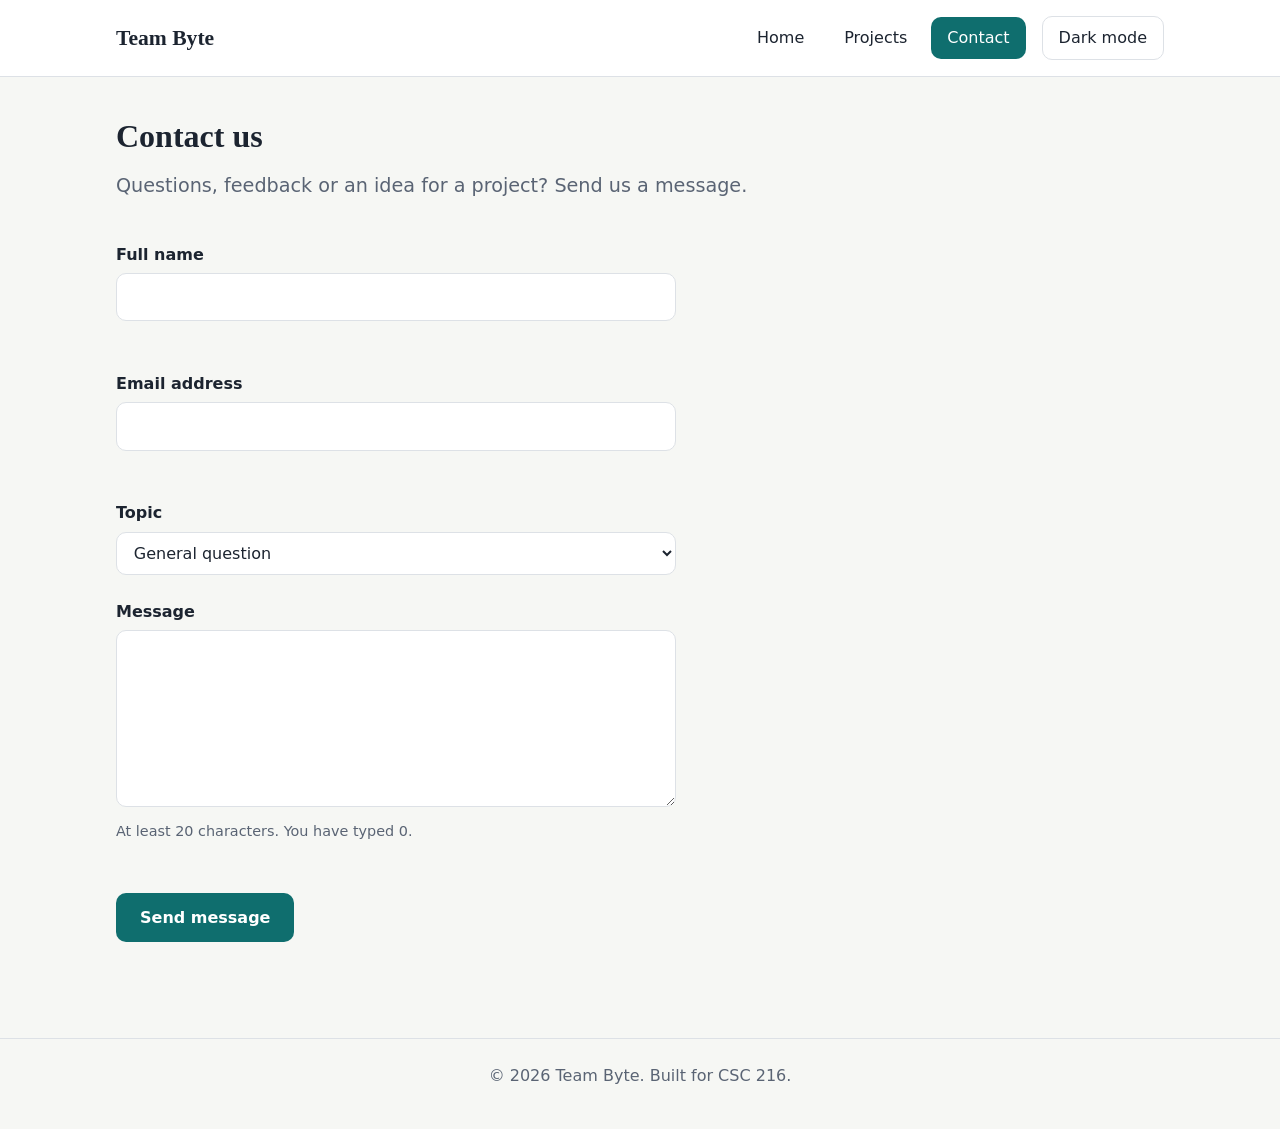
==== contact.html @ 1f3009e5 "Corrected and updated the contact page Co-authored-by:Agnes Mwende <mwendecarol693@gmail.com>" ====
<!DOCTYPE html>
<html lang="en">
<head>
  <meta charset="UTF-8">
  <meta name="viewport" content="width=device-width, initial-scale=1.0">
  <meta name="description" content="Send a message to Team Byte.">
  <title>Contact | Team Byte</title>
  <link rel="stylesheet" href="css/styles.css">
  <script src="js/script.js" defer></script>
</head>
<body>
  <a class="skip-link" href="#main">Skip to main content</a>

  <header class="site-header">
    <div class="container header-inner">
      <a class="logo" href="index.html">Team Byte</a>
      <button class="nav-toggle" type="button" aria-expanded="false" aria-controls="site-nav">Menu</button>
      <nav id="site-nav" class="site-nav" aria-label="Main">
        <ul>
          <li><a href="index.html">Home</a></li>
          <li><a href="projects.html">Projects</a></li>
          <li><a href="contact.html" aria-current="page">Contact</a></li>
        </ul>
      </nav>
      <button class="theme-toggle" type="button" aria-pressed="false">Dark mode</button>
    </div>
  </header>

  <main id="main" class="container">
    <header class="page-header">
      <h1>Contact us</h1>
      <p class="lead">Questions, feedback or an idea for a project? Send us a message.</p>
    </header>

    <form id="contact-form" class="contact-form" novalidate>
      <div class="field">
        <label for="name">Full name</label>
        <input type="text" id="name" name="name" autocomplete="name" required aria-describedby="name-error">
        <p class="error" id="name-error"></p>
      </div>

      <div class="field">
        <label for="email">Email address</label>
        <input type="email" id="email" name="email" autocomplete="email" required aria-describedby="email-error">
        <p class="error" id="email-error"></p>
      </div>

      <div class="field">
        <label for="topic">Topic</label>
        <select id="topic" name="topic">
          <option value="general">General question</option>
          <option value="collaboration">Collaboration</option>
          <option value="feedback">Feedback on our site</option>
        </select>
      </div>

      <div class="field">
        <label for="message">Message</label>
        <textarea id="message" name="message" rows="6" required minlength="20" aria-describedby="message-hint message-error"></textarea>
        <p class="hint" id="message-hint">At least 20 characters. You have typed <span id="char-count">0</span>.</p>
        <p class="error" id="message-error"></p>
      </div>

      <button class="button" type="submit">Send message</button>
      <p id="form-status" class="form-status" role="status"></p>
    </form>
  </main>

  <footer class="site-footer">
    <div class="container">
      <p>© <span id="year">2026</span> Team Byte. Built for CSC 216.</p>
    </div>
  </footer>
</body>
</html>
---- css/styles.css ----
/*---------- 1. Design tokens ---------- */
:root {
  --color-bg: #f6f7f4;
  --color-surface: #ffffff;
  --color-text: #1c2430;
  --color-muted: #5a6474;
  --color-primary: #0f6e6e;
  --color-primary-dark: #0a5050;
  --color-on-primary: #ffffff;
  --color-border: #dde1e6;
  --color-error: #b3261e;
  --color-success: #1e7b3a;

  --font-body: system-ui, -apple-system, "Segoe UI", Roboto, Arial, sans-serif;
  --font-heading: Georgia, "Times New Roman", serif;

  --space-1: 0.5rem;
  --space-2: 1rem;
  --space-3: 1.5rem;
  --space-4: 2.5rem;
  --space-5: 4rem;

  --radius: 10px;
  --max-width: 1080px;
}

body.dark {
  --color-bg: #11161d;
  --color-surface: #1a212b;
  --color-text: #e7ebf0;
  --color-muted: #a2abb9;
  --color-primary: #4fc1c1;
  --color-primary-dark: #83d8d8;
  --color-on-primary: #0b1f1f;
  --color-border: #2b3340;
  --color-error: #ff8a80;
  --color-success: #7ddc97;
  color-scheme: dark;
}

/* ---------- 2. Base and reset ---------- */
*,
*::before,
*::after {
  box-sizing: border-box;
}

body {
  margin: 0;
  font-family: var(--font-body);
  font-size: 1rem;
  line-height: 1.6;
  color: var(--color-text);
  background-color: var(--color-bg);
  transition: background-color 0.3s ease, color 0.3s ease;
}

h1,
h2,
h3 {
  font-family: var(--font-heading);
  line-height: 1.2;
  margin: 0 0 var(--space-2);
}

p {
  margin: 0 0 var(--space-2);
}

a {
  color: var(--color-primary);
}
a:hover {
  color: var(--color-primary-dark);
}

img {
  max-width: 100%;
  display: block;
}

:focus-visible {
  outline: 3px solid var(--color-primary);
  outline-offset: 3px;
}

/* ---------- 3. Layout helpers ---------- */
.container {
  width: 100%;
  max-width: var(--max-width);
  margin-inline: auto;
  padding-inline: var(--space-2);
}

.section {
  padding-block: var(--space-4);
}

.skip-link {
  position: absolute;
  top: -4rem;
  left: var(--space-2);
  z-index: 100;
  padding: var(--space-1) var(--space-2);
  border-radius: var(--radius);
  background-color: var(--color-primary);
  color: var(--color-on-primary);
}

.skip-link:focus {
  top: var(--space-2);
}

/* ---------- 4. Header and navigation ---------- */
.site-header {
  position: sticky;
  top: 0;
  z-index: 10;
  background-color: var(--color-surface);
  border-bottom: 1px solid var(--color-border);
}

.header-inner {
  display: flex;
  flex-wrap: wrap;
  align-items: center;
  gap: var(--space-2);
  padding-block: var(--space-2);
}

.logo {
  margin-right: auto;
  font-family: var(--font-heading);
  font-size: 1.35rem;
  font-weight: 700;
  color: var(--color-text);
  text-decoration: none;
}

.site-nav ul {
  display: flex;
  gap: var(--space-1);
  margin: 0;
  padding: 0;
  list-style: none;
}

.site-nav a {
  display: block;
  padding: var(--space-1) var(--space-2);
  border-radius: var(--radius);
  color: var(--color-text);
  font-weight: 500;
  text-decoration: none;
}

.site-nav a:hover {
  background-color: var(--color-bg);
}

.site-nav a[aria-current="page"] {
  background-color: var(--color-primary);
  color: var(--color-on-primary);
}

.nav-toggle,
.theme-toggle {
  padding: var(--space-1) var(--space-2);
  border: 1px solid var(--color-border);
  border-radius: var(--radius);
  background-color: transparent;
  color: var(--color-text);
  font: inherit;
  cursor: pointer;
}

.theme-toggle[aria-pressed="true"] {
  border-color: var(--color-primary);
  color: var(--color-primary);
}

.nav-toggle {
  display: none;
}

/* ---------- 5. Buttons and hero ---------- */
.button {
  display: inline-block;
  padding: 0.75rem 1.5rem;
  border: none;
  border-radius: var(--radius);
  background-color: var(--color-primary);
  color: var(--color-on-primary);
  font: inherit;
  font-weight: 600;
  text-decoration: none;
  cursor: pointer;
  transition: background-color 0.2s ease, transform 0.2s ease;
}

.button:hover {
  background-color: var(--color-primary-dark);
  color: var(--color-on-primary);
  transform: translateY(-2px);
}

.hero {
  padding-block: var(--space-5);
  background: linear-gradient(135deg, var(--color-surface), var(--color-bg));
  border-bottom: 1px solid var(--color-border);
}

.hero h1 {
  max-width: 18ch;
  font-size: clamp(2rem, 5vw, 3.25rem);
}

.eyebrow {
  margin-bottom: var(--space-1);
  color: var(--color-primary);
  font-size: 0.8rem;
  font-weight: 700;
  letter-spacing: 0.12em;
  text-transform: uppercase;
}

.lead {
  max-width: 55ch;
  margin-bottom: var(--space-3);
  color: var(--color-muted);
  font-size: 1.2rem;
}

.page-header {
  padding-block: var(--space-4) var(--space-2);
}

.page-header {
  padding-block: var(--space-4) var(--space-2);
}

/* ---------- 7. Projects page ---------- */
.filters {
  display: flex;
  flex-wrap: wrap;
  gap: var(--space-1);
  margin-bottom: var(--space-2);
}

.filter-btn {
  padding: 0.4rem 1rem;
  border: 1px solid var(--color-border);
  border-radius: 999px;
  background-color: var(--color-surface);
  color: var(--color-text);
  font: inherit;
  cursor: pointer;
}

.filter-btn[aria-pressed="true"] {
  border-color: var(--color-primary);
  background-color: var(--color-primary);
  color: var(--color-on-primary);
}

.project-count {
  color: var(--color-muted);
}

.tag {
  display: inline-block;
  margin-bottom: var(--space-1);
  color: var(--color-primary);
  font-size: 0.75rem;
  font-weight: 700;
  letter-spacing: 0.06em;
  text-transform: uppercase;
}

/* ---------- 8. Contact form ---------- */
.contact-form {
  max-width: 560px;
  padding-bottom: var(--space-4);
}
.field {
  margin-bottom: var(--space-3);
}

label {
  display: block;
  margin-bottom: 0.35rem;
  font-weight: 600;
}

input,
select,
textarea {
  width: 100%;
  padding: 0.65rem 0.8rem;
  border: 1px solid var(--color-border);
  border-radius: var(--radius);
  background-color: var(--color-surface);
  color: var(--color-text);
  font: inherit;
}

input:focus,
select:focus,
textarea:focus {
  border-color: var(--color-primary);
}

input[aria-invalid="true"],
textarea[aria-invalid="true"] {
  border-color: var(--color-error);
}

.hint,
.error {
  margin: 0.35rem 0 0;
  font-size: 0.9rem;
}

.hint {
  color: var(--color-muted);
}

.error {
  min-height: 1.4em;
  color: var(--color-error);
}

.form-status {
  margin-top: var(--space-2);
  color: var(--color-success);
  font-weight: 600;
}

/* ---------- 9. Footer ---------- */
.site-footer {
  margin-top: var(--space-4);
  padding-block: var(--space-3);
  border-top: 1px solid var(--color-border);
  color: var(--color-muted);
  text-align: center;
}

/* ---------- 10. Small screens ---------- */
@media (max-width: 700px) {
  .nav-toggle {
    display: inline-block;
  }

  .site-nav {
    display: none;
    order: 3;
    width: 100%;
  }

  .site-nav.open {
    display: block;
  }

  .site-nav ul {
    flex-direction: column;
  }

  .section {
    padding-block: var(--space-3);
  }
}

/* ---------- 11. Respect reduced-motion preferences ---------- */
@media (prefers-reduced-motion: reduce) {
  *,
  *::before,
  *::after {
    transition: none !important;
  }
}
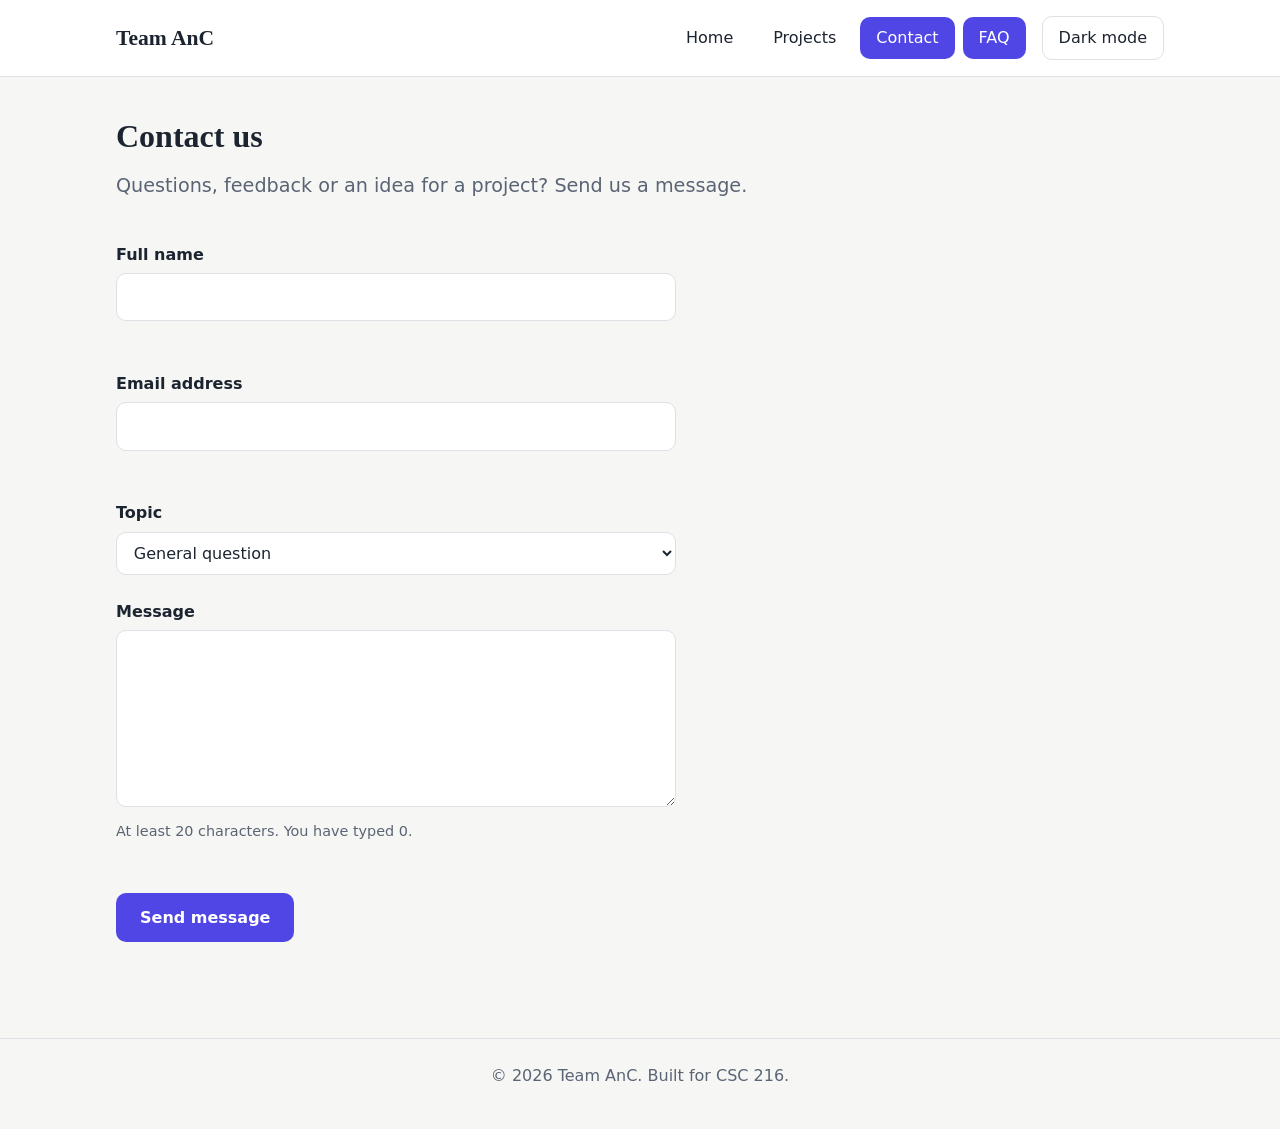
==== commit 9f83958d: "Finalised personalisation and deployment setup Co-authored-by: Agnes Mwende <mwendecarol693@gmail.co" ====
--- a/contact.html
+++ b/contact.html
@@ -3,8 +3,8 @@
 <head>
   <meta charset="UTF-8">
   <meta name="viewport" content="width=device-width, initial-scale=1.0">
-  <meta name="description" content="Send a message to Team Byte.">
-  <title>Contact | Team Byte</title>
+  <meta name="description" content="Send a message to Team AnC.">
+  <title>Contact | Team AnC</title>
   <link rel="stylesheet" href="css/styles.css">
   <script src="js/script.js" defer></script>
 </head>
@@ -13,13 +13,14 @@
 
   <header class="site-header">
     <div class="container header-inner">
-      <a class="logo" href="index.html">Team Byte</a>
+      <a class="logo" href="index.html">Team AnC</a>
       <button class="nav-toggle" type="button" aria-expanded="false" aria-controls="site-nav">Menu</button>
       <nav id="site-nav" class="site-nav" aria-label="Main">
         <ul>
           <li><a href="index.html">Home</a></li>
           <li><a href="projects.html">Projects</a></li>
           <li><a href="contact.html" aria-current="page">Contact</a></li>
+          <li><a href="faq.html" aria-current="page">FAQ</a></li>
         </ul>
       </nav>
       <button class="theme-toggle" type="button" aria-pressed="false">Dark mode</button>
@@ -68,7 +69,7 @@
 
   <footer class="site-footer">
     <div class="container">
-      <p>© <span id="year">2026</span> Team Byte. Built for CSC 216.</p>
+      <p>&copy; <span id="year">2026</span> Team AnC. Built for CSC 216.</p>
     </div>
   </footer>
 </body>
--- a/css/styles.css
+++ b/css/styles.css
@@ -4,8 +4,8 @@
   --color-surface: #ffffff;
   --color-text: #1c2430;
   --color-muted: #5a6474;
-  --color-primary: #0f6e6e;
-  --color-primary-dark: #0a5050;
+  --color-primary: #4f46e5;
+  --color-primary-dark: #4338ca;
   --color-on-primary: #ffffff;
   --color-border: #dde1e6;
   --color-error: #b3261e;
@@ -29,8 +29,8 @@
   --color-surface: #1a212b;
   --color-text: #e7ebf0;
   --color-muted: #a2abb9;
-  --color-primary: #4fc1c1;
-  --color-primary-dark: #83d8d8;
+  --color-primary: #818cf8;
+  --color-primary-dark: #a5b4fc;
   --color-on-primary: #0b1f1f;
   --color-border: #2b3340;
   --color-error: #ff8a80;
